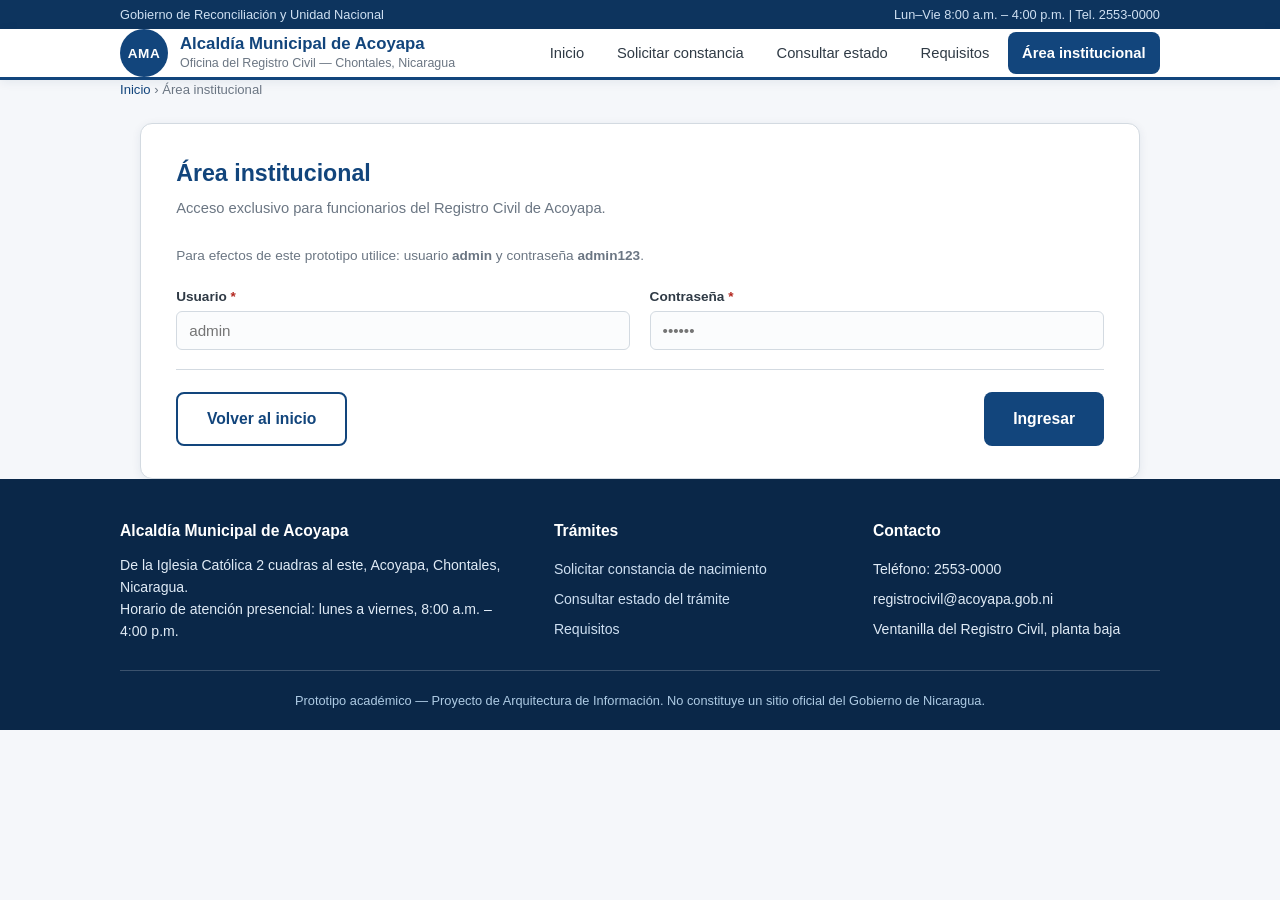
==== admin.html @ fcf1b992 "feat: implement prototype with admin panel, local storage and UI improvements" ====
<!DOCTYPE html>
<html lang="es">
<head>
  <meta charset="UTF-8">
  <meta name="viewport" content="width=device-width, initial-scale=1.0">
  <title>Área institucional — Alcaldía Municipal de Acoyapa</title>
  <meta name="description" content="Panel administrativo para funcionarios del Registro Civil de Acoyapa. Gestión de solicitudes de constancia de nacimiento.">
  <link rel="stylesheet" href="css/style.css">
</head>
<body>

  <div class="topbar">
    <div class="contenedor">
      <span>Gobierno de Reconciliación y Unidad Nacional</span>
      <span>Lun–Vie 8:00 a.m. – 4:00 p.m. | Tel. 2553-0000</span>
    </div>
  </div>

  <header>
    <div class="contenedor header-interno">
      <a class="marca" href="index.html">
        <div class="escudo">AMA</div>
        <div>
          <h1>Alcaldía Municipal de Acoyapa</h1>
          <span>Oficina del Registro Civil — Chontales, Nicaragua</span>
        </div>
      </a>
      <button class="boton-menu" id="botonMenu" aria-label="Abrir menú" aria-expanded="false">☰</button>
      <nav class="principal" id="navPrincipal" aria-label="Navegación principal">
        <ul>
          <li><a href="index.html">Inicio</a></li>
          <li><a href="solicitud.html">Solicitar constancia</a></li>
          <li><a href="consulta.html">Consultar estado</a></li>
          <li><a href="requisitos.html">Requisitos</a></li>
          <li class="institucional"><a href="admin.html" class="activo">Área institucional</a></li>
        </ul>
      </nav>
    </div>
  </header>

  <main class="contenedor">

    <nav class="migas" aria-label="Migas de pan">
      <a href="index.html">Inicio</a> &rsaquo; Área institucional
    </nav>

    <div class="panel-form panel-admin">

      <!-- Login -->
      <section id="seccionLogin">
        <h2>Área institucional</h2>
        <p class="sub">Acceso exclusivo para funcionarios del Registro Civil de Acoyapa.</p>
        <p class="login-inst">Para efectos de este prototipo utilice: usuario <strong>admin</strong> y contraseña <strong>admin123</strong>.</p>

        <form id="formLogin" novalidate>
          <div class="grupo-campos">
            <div class="campo">
              <label for="usuarioAdmin">Usuario <span class="req">*</span></label>
              <input type="text" id="usuarioAdmin" data-validar="admin-usuario" required
                     placeholder="admin" autocomplete="username">
              <span class="mensaje-error"></span>
            </div>
            <div class="campo">
              <label for="claveAdmin">Contraseña <span class="req">*</span></label>
              <input type="password" id="claveAdmin" data-validar="admin-clave" required
                     placeholder="••••••" autocomplete="current-password">
              <span class="mensaje-error"></span>
            </div>
          </div>
          <div class="acciones-form" style="margin-top:1.2rem">
            <a class="btn btn-contorno" href="index.html">Volver al inicio</a>
            <button type="submit" class="btn btn-primario">Ingresar</button>
          </div>
        </form>
      </section>

      <!-- Dashboard -->
      <section id="seccionDashboard" style="display:none">
        <div style="display:flex;justify-content:space-between;align-items:center;flex-wrap:wrap;gap:1rem;margin-bottom:1.2rem">
          <h2>Panel de gestión de trámites</h2>
          <button type="button" class="btn btn-peligro" id="btnLogout">Cerrar sesión</button>
        </div>

        <div class="resumen-stats" id="resumenStats">
          <!-- Se llena con JavaScript -->
        </div>

        <div class="tabla-contenedor">
          <table class="tabla-solicitudes" id="tablaSolicitudes">
            <thead>
              <tr>
                <th>Expediente</th>
                <th>Registrado</th>
                <th>Solicitante</th>
                <th>Cédula</th>
                <th>Fecha</th>
                <th>Estado</th>
                <th>Modalidad</th>
                <th>Acción</th>
              </tr>
            </thead>
            <tbody id="cuerpoTablaSolicitudes">
              <!-- Se llena con JavaScript -->
            </tbody>
          </table>
          <div class="mensaje-vacio" id="mensajeVacio" style="display:none">
            No hay solicitudes registradas en el sistema.
          </div>
        </div>
      </section>

    </div>

  </main>

  <footer>
    <div class="contenedor">
      <div class="footer-grid">
        <div>
          <h5>Alcaldía Municipal de Acoyapa</h5>
          <p>De la Iglesia Católica 2 cuadras al este, Acoyapa, Chontales, Nicaragua.</p>
          <p>Horario de atención presencial: lunes a viernes, 8:00 a.m. – 4:00 p.m.</p>
        </div>
        <div>
          <h5>Trámites</h5>
          <ul>
            <li><a href="solicitud.html">Solicitar constancia de nacimiento</a></li>
            <li><a href="consulta.html">Consultar estado del trámite</a></li>
            <li><a href="requisitos.html">Requisitos</a></li>
          </ul>
        </div>
        <div>
          <h5>Contacto</h5>
          <ul>
            <li>Teléfono: 2553-0000</li>
            <li>registrocivil@acoyapa.gob.ni</li>
            <li>Ventanilla del Registro Civil, planta baja</li>
          </ul>
        </div>
      </div>
      <p class="footer-legal">Prototipo académico — Proyecto de Arquitectura de Información.
        No constituye un sitio oficial del Gobierno de Nicaragua.</p>
    </div>
  </footer>

  <script src="js/validaciones.js"></script>
  <script src="js/main.js"></script>
</body>
</html>
---- css/style.css ----
/* ============================================================
   Alcaldía Municipal de Acoyapa — Constancia de Nacimiento en Línea
   Hoja de estilos principal — diseño sobrio, institucional y responsive
   ============================================================ */

:root {
  --azul: #12457c;          /* azul institucional */
  --azul-oscuro: #0d345e;
  --azul-claro: #e8f0f8;
  --gris-texto: #2f3a45;
  --gris-suave: #6b7683;
  --gris-borde: #d3dae1;
  --fondo: #f5f7fa;
  --blanco: #ffffff;
  --error: #b3261e;
  --ok: #1e7d34;
  --dorado: #f0b429;
  --dorado-oscuro: #c68a0d;
  --radio: 8px;
  --sombra: 0 2px 10px rgba(13, 52, 94, 0.08);
  --sombra-fuerte: 0 4px 18px rgba(13, 52, 94, 0.14);
}

* { box-sizing: border-box; margin: 0; padding: 0; }

html { font-size: 16px; }

body {
  font-family: "Segoe UI", "Helvetica Neue", Arial, sans-serif;
  color: var(--gris-texto);
  background: var(--fondo);
  line-height: 1.55;
}

/* ---------- Encabezado institucional ---------- */
.topbar {
  background: var(--azul-oscuro);
  color: #cfe0f2;
  font-size: 0.8rem;
  padding: 0.3rem 0;
}
.topbar .contenedor {
  display: flex;
  justify-content: space-between;
  gap: 1rem;
  flex-wrap: wrap;
}

header {
  background: var(--blanco);
  border-bottom: 3px solid var(--azul);
  position: sticky;
  top: 0;
  z-index: 100;
  box-shadow: var(--sombra);
}
.header-interno {
  display: flex;
  align-items: center;
  justify-content: space-between;
  gap: 1rem;
  padding: 0.75rem 0;
}
.marca {
  display: flex;
  align-items: center;
  gap: 0.75rem;
  text-decoration: none;
  color: var(--gris-texto);
}
.escudo {
  width: 48px;
  height: 48px;
  border-radius: 50%;
  background: var(--azul);
  color: #fff;
  display: flex;
  align-items: center;
  justify-content: center;
  font-weight: 700;
  font-size: 0.85rem;
  flex-shrink: 0;
  letter-spacing: 0.5px;
}
.marca h1 {
  font-size: 1.05rem;
  color: var(--azul);
  line-height: 1.2;
}
.marca span {
  display: block;
  font-size: 0.78rem;
  color: var(--gris-suave);
  font-weight: 400;
}

/* ---------- Navegación ---------- */
nav.principal ul {
  list-style: none;
  display: flex;
  gap: 0.25rem;
}
nav.principal a {
  display: block;
  padding: 0.6rem 0.9rem;
  text-decoration: none;
  color: var(--gris-texto);
  font-size: 0.92rem;
  border-radius: var(--radio);
  transition: background 0.15s ease;
}
nav.principal a:hover { background: var(--azul-claro); color: var(--azul); }
nav.principal a.activo {
  background: var(--azul);
  color: #fff;
  font-weight: 600;
}
.boton-menu {
  display: none;
  background: none;
  border: 2px solid var(--azul);
  color: var(--azul);
  border-radius: var(--radio);
  padding: 0.35rem 0.7rem;
  font-size: 1.1rem;
  cursor: pointer;
}

/* ---------- Estructura general ---------- */
.contenedor {
  max-width: 1080px;
  margin: 0 auto;
  padding: 0 1.25rem;
}
main { padding: 2.2rem 0 3rem; }

/* ---------- Portada ---------- */
.hero {
  background: linear-gradient(160deg, var(--azul-oscuro) 0%, var(--azul) 70%, #2a5f9e 100%);
  color: #fff;
  border-radius: 14px;
  padding: 3.5rem 2.5rem;
  display: grid;
  grid-template-columns: 1.5fr 1fr;
  gap: 2.5rem;
  align-items: center;
  box-shadow: var(--sombra-fuerte);
}
.hero h2 {
  font-size: 2.55rem;
  line-height: 1.15;
  margin-bottom: 1rem;
  font-weight: 700;
}
.hero p {
  color: #d7e5f4;
  margin-bottom: 1.8rem;
  max-width: 52ch;
  font-size: 1.05rem;
  line-height: 1.65;
}
.hero-ilustracion {
  background: rgba(255, 255, 255, 0.1);
  border: 1px solid rgba(255, 255, 255, 0.25);
  border-radius: 12px;
  padding: 1.8rem;
  font-size: 0.95rem;
  backdrop-filter: blur(4px);
}
.hero-ilustracion ul { list-style: none; }
.hero-ilustracion li {
  padding: 0.65rem 0 0.65rem 1.8rem;
  position: relative;
  border-bottom: 1px dashed rgba(255, 255, 255, 0.25);
}
.hero-ilustracion li:last-child { border-bottom: none; }
.hero-ilustracion li::before {
  content: "";
  position: absolute;
  left: 0.2rem;
  top: 0.8rem;
  width: 18px;
  height: 18px;
  background: url("data:image/svg+xml,%3Csvg xmlns='http://www.w3.org/2000/svg' viewBox='0 0 24 24' fill='none' stroke='%239fd0a9' stroke-width='3'%3E%3Cpath d='M5 12l5 5L20 7'/%3E%3C/svg%3E") no-repeat center;
  background-size: contain;
}
.hero-ctas { display: flex; gap: 0.75rem; flex-wrap: wrap; }

/* ---------- Botones ---------- */
.btn {
  display: inline-block;
  padding: 0.8rem 1.8rem;
  border-radius: var(--radio);
  text-decoration: none;
  font-weight: 600;
  font-size: 0.98rem;
  border: none;
  cursor: pointer;
  transition: filter 0.15s ease, transform 0.1s ease, background 0.15s ease, color 0.15s ease;
}
.btn:hover { filter: brightness(1.06); }
.btn:active { transform: translateY(1px); }
.btn-primario { background: var(--azul); color: #fff; }
.btn-acento { background: #f0b429; color: #2f2500; }
.btn-acento:hover { background: #f5c24d; }
.btn-contorno {
  background: transparent;
  color: var(--azul);
  border: 2px solid var(--azul);
}
.btn-contorno:hover { background: var(--azul-claro); }
.btn-peligro { background: var(--error); color: #fff; }
.btn-peligro:hover { background: #c92a1f; }

/* ---------- Secciones de la portada ---------- */
.seccion { margin-top: 3rem; }
.seccion h3 {
  color: var(--azul);
  font-size: 1.35rem;
  margin-bottom: 0.4rem;
}
.seccion > p { color: var(--gris-suave); max-width: 65ch; margin-bottom: 1.4rem; }

.tarjetas {
  display: grid;
  grid-template-columns: repeat(3, 1fr);
  gap: 1.2rem;
}
.tarjeta {
  background: var(--blanco);
  border: 1px solid var(--gris-borde);
  border-top: 4px solid var(--azul);
  border-radius: var(--radio);
  padding: 1.4rem;
  box-shadow: var(--sombra);
  display: block;
  text-decoration: none;
  color: inherit;
  transition: transform 0.15s ease, box-shadow 0.15s ease, border-color 0.15s ease;
}
.tarjeta:hover {
  transform: translateY(-3px);
  box-shadow: var(--sombra-fuerte);
  border-color: #b8c8d8;
}
.tarjeta h4 { color: var(--azul); margin-bottom: 0.5rem; font-size: 1.02rem; }
.tarjeta p { font-size: 0.9rem; color: var(--gris-suave); }
.tarjeta .icono {
  width: 40px;
  height: 40px;
  margin-bottom: 0.85rem;
  color: var(--azul);
}
.tarjeta .numero {
  display: inline-block;
  width: 30px; height: 30px;
  line-height: 30px;
  text-align: center;
  background: var(--azul-claro);
  color: var(--azul);
  border-radius: 50%;
  font-weight: 700;
  margin-bottom: 0.6rem;
  font-size: 0.85rem;
}

.pasos { counter-reset: paso; }
.paso {
  background: var(--blanco);
  border: 1px solid var(--gris-borde);
  border-radius: var(--radio);
  padding: 1rem 1.2rem 1rem 3.4rem;
  position: relative;
  margin-bottom: 0.8rem;
}
.paso::before {
  counter-increment: paso;
  content: counter(paso);
  position: absolute;
  left: 1rem; top: 50%;
  transform: translateY(-50%);
  width: 32px; height: 32px;
  line-height: 32px;
  text-align: center;
  background: var(--azul);
  color: #fff;
  border-radius: 50%;
  font-weight: 700;
}
.paso strong { color: var(--azul); }

.requisitos-lista {
  background: var(--blanco);
  border: 1px solid var(--gris-borde);
  border-radius: var(--radio);
  padding: 1.2rem 1.4rem;
}
.requisitos-lista li { margin-left: 1.2rem; padding: 0.3rem 0; }

/* ---------- Formularios ---------- */
.panel-form {
  background: var(--blanco);
  border: 1px solid var(--gris-borde);
  border-radius: 12px;
  box-shadow: var(--sombra);
  padding: 2rem 2.2rem;
  max-width: 760px;
  margin: 0 auto;
}
.panel-form h2 {
  color: var(--azul);
  font-size: 1.45rem;
  margin-bottom: 0.3rem;
}
.panel-form .sub {
  color: var(--gris-suave);
  font-size: 0.92rem;
  margin-bottom: 1.6rem;
}

/* Indicador de pasos del asistente */
.indicador-pasos {
  display: flex;
  justify-content: space-between;
  margin-bottom: 1.8rem;
  position: relative;
}
.indicador-pasos::before {
  content: "";
  position: absolute;
  top: 17px; left: 8%; right: 8%;
  height: 2px;
  background: var(--gris-borde);
  z-index: 0;
}
.paso-ind {
  text-align: center;
  position: relative;
  z-index: 1;
  flex: 1;
  font-size: 0.78rem;
  color: var(--gris-suave);
}
.paso-ind .punto {
  width: 34px; height: 34px;
  margin: 0 auto 0.35rem;
  line-height: 34px;
  border-radius: 50%;
  background: var(--blanco);
  border: 2px solid var(--gris-borde);
  color: var(--gris-suave);
  font-weight: 700;
}
.paso-ind.activo .punto {
  background: var(--azul);
  border-color: var(--azul);
  color: #fff;
}
.paso-ind.completo .punto {
  background: var(--ok);
  border-color: var(--ok);
  color: #fff;
}
.paso-ind.activo { color: var(--azul); font-weight: 600; }

fieldset {
  border: none;
  margin-bottom: 1.2rem;
}
legend {
  font-weight: 700;
  color: var(--azul);
  font-size: 1rem;
  margin-bottom: 0.8rem;
  padding-bottom: 0.4rem;
  border-bottom: 2px solid var(--azul-claro);
  width: 100%;
}
.grupo-campos {
  display: grid;
  grid-template-columns: 1fr 1fr;
  gap: 1rem 1.2rem;
}
.campo { display: flex; flex-direction: column; }
.campo.completo { grid-column: 1 / -1; }
.campo label {
  font-size: 0.85rem;
  font-weight: 600;
  margin-bottom: 0.3rem;
}
.campo label .req { color: var(--error); }
.campo input,
.campo select,
.campo textarea {
  padding: 0.6rem 0.75rem;
  border: 1.5px solid var(--gris-borde);
  border-radius: 6px;
  font-size: 0.95rem;
  font-family: inherit;
  background: #fbfcfd;
  transition: border-color 0.15s ease;
}
.campo input:focus,
.campo select:focus,
.campo textarea:focus {
  outline: none;
  border-color: var(--azul);
  background: #fff;
  box-shadow: 0 0 0 3px rgba(18, 69, 124, 0.12);
}
.campo .ayuda {
  font-size: 0.76rem;
  color: var(--gris-suave);
  margin-top: 0.25rem;
}
.campo .mensaje-error {
  display: none;
  font-size: 0.78rem;
  color: var(--error);
  margin-top: 0.25rem;
}
.campo.invalido input,
.campo.invalido select,
.campo.invalido textarea { border-color: var(--error); }
.campo.invalido .mensaje-error { display: block; }
.campo.valido input,
.campo.valido select { border-color: var(--ok); }

.grupo-radio {
  display: flex;
  gap: 1.4rem;
  flex-wrap: wrap;
  margin-top: 0.3rem;
}
.grupo-radio label {
  display: flex;
  align-items: center;
  gap: 0.4rem;
  font-weight: 400;
  font-size: 0.92rem;
  cursor: pointer;
}

.acciones-form {
  display: flex;
  justify-content: space-between;
  gap: 1rem;
  margin-top: 1.6rem;
  padding-top: 1.4rem;
  border-top: 1px solid var(--gris-borde);
}

.paso-form { display: none; }
.paso-form.visible { display: block; }

/* Resumen de confirmación */
.resumen {
  background: var(--azul-claro);
  border: 1px solid #c3d6ea;
  border-radius: var(--radio);
  padding: 1.2rem 1.4rem;
  margin-bottom: 1.4rem;
}
.resumen dl {
  display: grid;
  grid-template-columns: 1fr 1fr;
  gap: 0.5rem 1.5rem;
}
.resumen dt { font-size: 0.78rem; color: var(--gris-suave); }
.resumen dd { font-weight: 600; font-size: 0.92rem; }

.aviso-exito {
  background: #e9f6ec;
  border: 1px solid #bfe0c7;
  border-left: 5px solid var(--ok);
  border-radius: var(--radio);
  padding: 1.4rem 1.6rem;
  text-align: center;
}
.aviso-exito h3 { color: var(--ok); margin-bottom: 0.4rem; }
.aviso-exito .expediente {
  font-size: 1.3rem;
  font-weight: 700;
  color: var(--azul);
  letter-spacing: 1px;
  margin: 0.6rem 0;
}

/* Resultado de consulta */
.resultado-consulta { margin-top: 1.6rem; display: none; }
.linea-tiempo { list-style: none; margin-top: 1rem; }
.linea-tiempo li {
  position: relative;
  padding: 0 0 1.2rem 1.8rem;
  border-left: 2px solid var(--gris-borde);
  margin-left: 0.5rem;
}
.linea-tiempo li::before {
  content: "";
  position: absolute;
  left: -8px; top: 2px;
  width: 14px; height: 14px;
  border-radius: 50%;
  background: var(--gris-borde);
}
.linea-tiempo li.hecho::before { background: var(--ok); }
.linea-tiempo li.actual::before { background: var(--azul); box-shadow: 0 0 0 4px var(--azul-claro); }
.linea-tiempo li strong { color: var(--azul); }
.linea-tiempo li span { display: block; font-size: 0.82rem; color: var(--gris-suave); }

/* ---------- Panel administrativo ---------- */
.panel-admin { max-width: 1000px; }
.panel-admin .resumen-stats {
  display: grid;
  grid-template-columns: repeat(auto-fit, minmax(150px, 1fr));
  gap: 1rem;
  margin-bottom: 1.5rem;
}
.stat {
  background: var(--azul-claro);
  border: 1px solid #c3d6ea;
  border-radius: var(--radio);
  padding: 1rem;
  text-align: center;
}
.stat .valor {
  display: block;
  font-size: 1.8rem;
  font-weight: 700;
  color: var(--azul);
  line-height: 1;
  margin-bottom: 0.3rem;
}
.stat .etiqueta { font-size: 0.8rem; color: var(--gris-suave); }

.login-inst {
  font-size: 0.85rem;
  color: var(--gris-suave);
  margin-bottom: 1.2rem;
}

/* Tabla de solicitudes */
.tabla-contenedor {
  overflow-x: auto;
  border: 1px solid var(--gris-borde);
  border-radius: var(--radio);
  background: var(--blanco);
}
.tabla-solicitudes {
  width: 100%;
  border-collapse: collapse;
  font-size: 0.88rem;
  min-width: 760px;
}
.tabla-solicitudes th,
.tabla-solicitudes td {
  padding: 0.85rem 0.75rem;
  text-align: left;
  border-bottom: 1px solid var(--gris-borde);
}
.tabla-solicitudes th {
  background: var(--azul-claro);
  color: var(--azul);
  font-weight: 700;
  white-space: nowrap;
}
.tabla-solicitudes tr:last-child td { border-bottom: none; }
.tabla-solicitudes tr:hover { background: #f7fafc; }
.tabla-solicitudes td.acciones { white-space: nowrap; }

.estado-badge {
  display: inline-block;
  padding: 0.25rem 0.65rem;
  border-radius: 20px;
  font-size: 0.75rem;
  font-weight: 700;
  text-transform: uppercase;
  letter-spacing: 0.3px;
  border: 1px solid transparent;
}
.estado-Recibida { background: #fff3cd; color: #6b5100; border-color: #f0dca0; }
.estado-En-revision { background: #cfe2ff; color: #0d3b7a; border-color: #a9c8f5; }
.estado-Lista-para-entrega { background: #d1e7dd; color: #0f5132; border-color: #a7d3be; }
.estado-Entregada { background: #e2e3e5; color: #41464b; border-color: #c4c8cb; }

.select-estado {
  padding: 0.45rem 0.7rem;
  border: 1.5px solid var(--gris-borde);
  border-radius: 6px;
  font-family: inherit;
  font-size: 0.85rem;
  background: #fff;
  cursor: pointer;
}

.mensaje-vacio {
  text-align: center;
  padding: 2rem;
  color: var(--gris-suave);
}

/* Mejoras de aviso de éxito */
.aviso-exito .icono-exito {
  width: 56px;
  height: 56px;
  margin: 0 auto 1rem;
  color: var(--ok);
}

/* ---------- Migas de pan ---------- */
.migas {
  font-size: 0.82rem;
  color: var(--gris-suave);
  margin-bottom: 1.4rem;
}
.migas a { color: var(--azul); text-decoration: none; }
.migas a:hover { text-decoration: underline; }

/* ---------- Pie de página ---------- */
footer {
  background: #0a2748;
  color: #e0ebf6;
  padding: 2.5rem 0 1.2rem;
  font-size: 0.88rem;
}
.footer-grid {
  display: grid;
  grid-template-columns: 1.4fr 1fr 1fr;
  gap: 2rem;
  margin-bottom: 1.6rem;
}
footer h5 { color: #fff; margin-bottom: 0.75rem; font-size: 0.98rem; }
footer ul { list-style: none; }
footer ul li { padding: 0.25rem 0; }
footer a { color: #cfe0f2; text-decoration: none; }
footer a:hover { color: #fff; text-decoration: underline; }
.footer-legal {
  border-top: 1px solid rgba(255, 255, 255, 0.2);
  padding-top: 1.2rem;
  text-align: center;
  font-size: 0.8rem;
  color: #aecbe4;
}

/* ============================================================
   DISEÑO RESPONSIVE
   ============================================================ */

/* Tablet */
@media (max-width: 900px) {
  .hero { grid-template-columns: 1fr; padding: 2.2rem 1.8rem; }
  .hero h2 { font-size: 1.65rem; }
  .tarjetas { grid-template-columns: 1fr 1fr; }
  .footer-grid { grid-template-columns: 1fr 1fr; }
}

/* Móvil */
@media (max-width: 640px) {
  .boton-menu { display: block; }
  nav.principal {
    display: none;
    position: absolute;
    top: 100%; left: 0; right: 0;
    background: var(--blanco);
    border-bottom: 3px solid var(--azul);
    box-shadow: var(--sombra);
  }
  nav.principal.abierto { display: block; }
  nav.principal ul { flex-direction: column; padding: 0.6rem; }
  nav.principal a { padding: 0.9rem 1rem; }
  nav.principal .institucional { border-top: 1px solid var(--gris-borde); margin-top: 0.3rem; }
  nav.principal .institucional a { color: var(--gris-suave); font-size: 0.85rem; }

  .hero { padding: 2rem 1.3rem; }
  .hero h2 { font-size: 1.75rem; }
  .hero-ctas { flex-direction: column; }
  .hero-ctas .btn { width: 100%; text-align: center; }
  .tarjetas { grid-template-columns: 1fr; }
  .grupo-campos { grid-template-columns: 1fr; }
  .resumen dl { grid-template-columns: 1fr; }
  .footer-grid { grid-template-columns: 1fr; }
  .panel-form { padding: 1.4rem 1.2rem; }
  .acciones-form { flex-direction: column-reverse; }
  .acciones-form .btn { text-align: center; }
  .topbar .contenedor {
    flex-direction: column;
    align-items: center;
    gap: 0.15rem;
    text-align: center;
    font-size: 0.75rem;
  }
  .topbar span:first-child { font-weight: 700; }
  .header-interno { padding: 0.6rem 0; }
  .marca h1 { font-size: 0.95rem; }
  .marca span { font-size: 0.72rem; }
  .escudo { width: 42px; height: 42px; font-size: 0.75rem; }
  .panel-admin .resumen-stats { grid-template-columns: 1fr 1fr; }
  .tabla-solicitudes { font-size: 0.82rem; }
  .tabla-contenedor { border-radius: 0; margin: 0 -1.2rem; border-left: none; border-right: none; }
  .seccion { margin-top: 2.4rem; }
  .indicador-pasos { gap: 0.25rem; }
  .paso-ind .punto { width: 28px; height: 28px; line-height: 28px; font-size: 0.85rem; }
  .paso-ind { font-size: 0.7rem; }
}
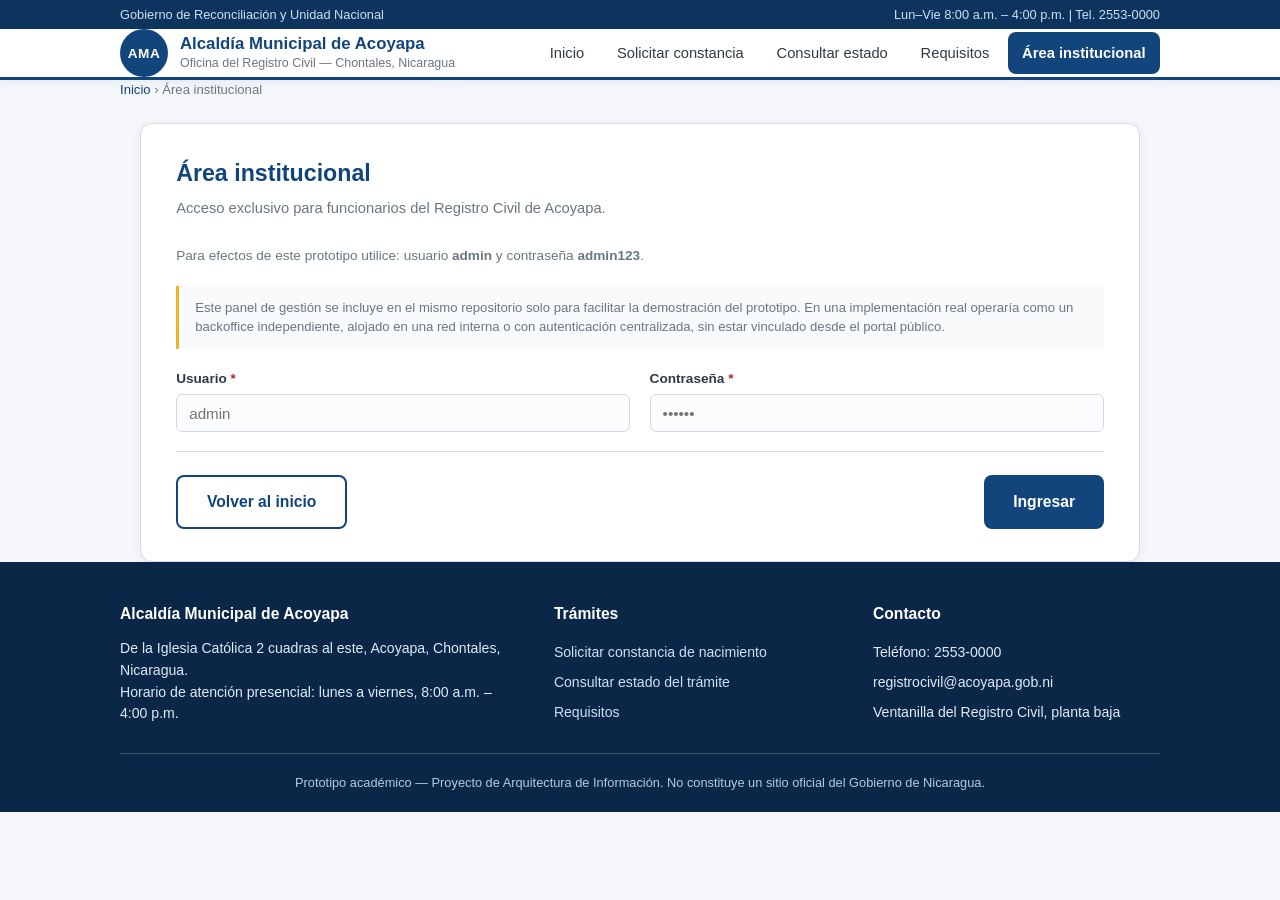
==== commit c5b2c651: "fix: remove admin link from public navigation and clarify backoffice separation" ====
--- a/admin.html
+++ b/admin.html
@@ -51,6 +51,7 @@
         <h2>Área institucional</h2>
         <p class="sub">Acceso exclusivo para funcionarios del Registro Civil de Acoyapa.</p>
         <p class="login-inst">Para efectos de este prototipo utilice: usuario <strong>admin</strong> y contraseña <strong>admin123</strong>.</p>
+        <p class="nota-prototipo">Este panel de gestión se incluye en el mismo repositorio solo para facilitar la demostración del prototipo. En una implementación real operaría como un backoffice independiente, alojado en una red interna o con autenticación centralizada, sin estar vinculado desde el portal público.</p>
 
         <form id="formLogin" novalidate>
           <div class="grupo-campos">
--- a/css/style.css
+++ b/css/style.css
@@ -537,6 +537,16 @@
   font-size: 0.85rem;
   color: var(--gris-suave);
   margin-bottom: 1.2rem;
+}
+
+.nota-prototipo {
+  font-size: 0.82rem;
+  color: var(--gris-suave);
+  background: #f8fafc;
+  border-left: 3px solid var(--dorado);
+  padding: 0.75rem 1rem;
+  margin-bottom: 1.2rem;
+  line-height: 1.5;
 }
 
 /* Tabla de solicitudes */
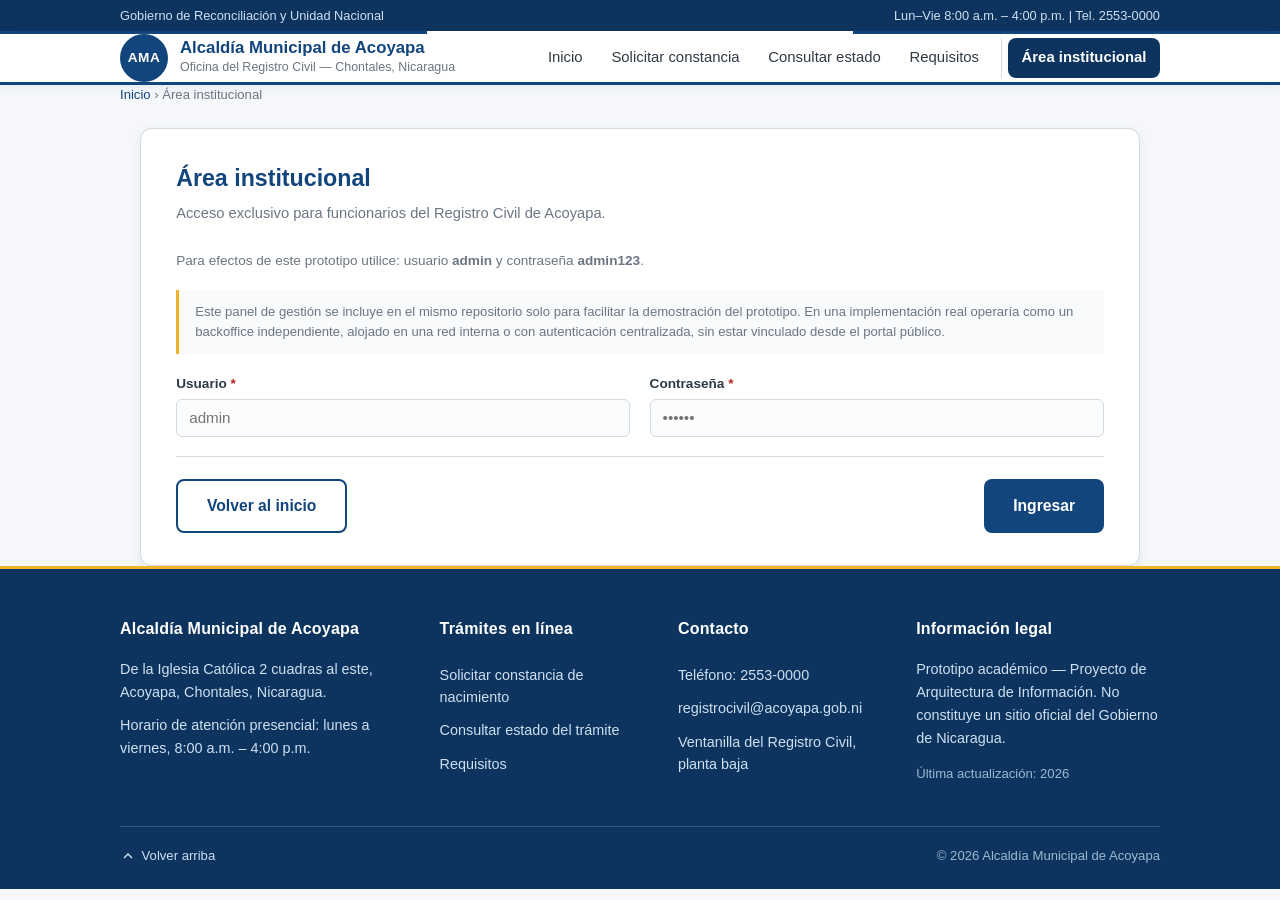
==== commit bf11a608: "feat(ui): profesionaliza menu, footer y espaciado visual" ====
--- a/admin.html
+++ b/admin.html
@@ -25,7 +25,13 @@
           <span>Oficina del Registro Civil — Chontales, Nicaragua</span>
         </div>
       </a>
-      <button class="boton-menu" id="botonMenu" aria-label="Abrir menú" aria-expanded="false">☰</button>
+      <button class="boton-menu" id="botonMenu" aria-label="Abrir menú" aria-expanded="false" aria-controls="navPrincipal">
+        <svg class="icono-menu" viewBox="0 0 24 24" fill="none" stroke="currentColor" stroke-width="2" stroke-linecap="round" aria-hidden="true">
+          <line x1="4" y1="6" x2="20" y2="6"/>
+          <line x1="4" y1="12" x2="20" y2="12"/>
+          <line x1="4" y1="18" x2="20" y2="18"/>
+        </svg>
+      </button>
       <nav class="principal" id="navPrincipal" aria-label="Navegación principal">
         <ul>
           <li><a href="index.html">Inicio</a></li>
@@ -117,30 +123,42 @@
   <footer>
     <div class="contenedor">
       <div class="footer-grid">
-        <div>
+        <div class="footer-col footer-institucion">
           <h5>Alcaldía Municipal de Acoyapa</h5>
-          <p>De la Iglesia Católica 2 cuadras al este, Acoyapa, Chontales, Nicaragua.</p>
-          <p>Horario de atención presencial: lunes a viernes, 8:00 a.m. – 4:00 p.m.</p>
+          <p class="footer-direccion">De la Iglesia Católica 2 cuadras al este, Acoyapa, Chontales, Nicaragua.</p>
+          <p class="footer-horario">Horario de atención presencial: lunes a viernes, 8:00 a.m. – 4:00 p.m.</p>
         </div>
-        <div>
-          <h5>Trámites</h5>
+        <div class="footer-col">
+          <h5>Trámites en línea</h5>
           <ul>
             <li><a href="solicitud.html">Solicitar constancia de nacimiento</a></li>
             <li><a href="consulta.html">Consultar estado del trámite</a></li>
             <li><a href="requisitos.html">Requisitos</a></li>
           </ul>
         </div>
-        <div>
+        <div class="footer-col">
           <h5>Contacto</h5>
           <ul>
-            <li>Teléfono: 2553-0000</li>
-            <li>registrocivil@acoyapa.gob.ni</li>
+            <li><a href="tel:2553-0000">Teléfono: 2553-0000</a></li>
+            <li><a href="mailto:registrocivil@acoyapa.gob.ni">registrocivil@acoyapa.gob.ni</a></li>
             <li>Ventanilla del Registro Civil, planta baja</li>
           </ul>
         </div>
+        <div class="footer-col footer-legal-col">
+          <h5>Información legal</h5>
+          <p>Prototipo académico — Proyecto de Arquitectura de Información. No constituye un sitio oficial del Gobierno de Nicaragua.</p>
+          <p class="footer-actualizacion">Última actualización: 2026</p>
+        </div>
       </div>
-      <p class="footer-legal">Prototipo académico — Proyecto de Arquitectura de Información.
-        No constituye un sitio oficial del Gobierno de Nicaragua.</p>
+      <div class="footer-bottom">
+        <a href="#" class="volver-arriba" id="volverArriba">
+          <svg viewBox="0 0 24 24" fill="none" stroke="currentColor" stroke-width="2" aria-hidden="true">
+            <polyline points="18 15 12 9 6 15"></polyline>
+          </svg>
+          Volver arriba
+        </a>
+        <span class="footer-copy">© 2026 Alcaldía Municipal de Acoyapa</span>
+      </div>
     </div>
   </footer>
 
--- a/css/style.css
+++ b/css/style.css
@@ -37,7 +37,7 @@
   background: var(--azul-oscuro);
   color: #cfe0f2;
   font-size: 0.8rem;
-  padding: 0.3rem 0;
+  padding: 0.35rem 0;
 }
 .topbar .contenedor {
   display: flex;
@@ -54,12 +54,20 @@
   z-index: 100;
   box-shadow: var(--sombra);
 }
+/* Franja de acento con los colores de la bandera de Nicaragua */
+header::before {
+  content: "";
+  display: block;
+  height: 3px;
+  background: linear-gradient(90deg, var(--azul) 0%, var(--azul) 33.33%, var(--blanco) 33.33%, var(--blanco) 66.66%, var(--azul) 66.66%, var(--azul) 100%);
+}
 .header-interno {
   display: flex;
   align-items: center;
   justify-content: space-between;
   gap: 1rem;
   padding: 0.75rem 0;
+  flex-wrap: nowrap;
 }
 .marca {
   display: flex;
@@ -98,32 +106,99 @@
 nav.principal ul {
   list-style: none;
   display: flex;
-  gap: 0.25rem;
+  gap: 0.1rem;
+  align-items: center;
 }
 nav.principal a {
-  display: block;
-  padding: 0.6rem 0.9rem;
+  display: inline-flex;
+  align-items: center;
+  gap: 0.45rem;
+  padding: 0.55rem 0.85rem;
   text-decoration: none;
   color: var(--gris-texto);
-  font-size: 0.92rem;
-  border-radius: var(--radio);
-  transition: background 0.15s ease;
-}
-nav.principal a:hover { background: var(--azul-claro); color: var(--azul); }
+  font-size: 0.93rem;
+  font-weight: 500;
+  border-radius: var(--radio);
+  transition: background 0.15s ease, color 0.15s ease, box-shadow 0.15s ease;
+  position: relative;
+  white-space: nowrap;
+}
+nav.principal a::after {
+  content: "";
+  position: absolute;
+  bottom: 0.35rem;
+  left: 50%;
+  width: 0;
+  height: 2px;
+  background: var(--azul);
+  transition: width 0.2s ease, left 0.2s ease;
+}
+nav.principal a:hover {
+  background: var(--azul-claro);
+  color: var(--azul);
+}
+nav.principal a:hover::after,
+nav.principal a:focus-visible::after {
+  width: calc(100% - 1.9rem);
+  left: 0.95rem;
+}
+nav.principal a:focus-visible {
+  outline: 2px solid var(--azul);
+  outline-offset: 2px;
+  background: var(--azul-claro);
+}
 nav.principal a.activo {
   background: var(--azul);
   color: #fff;
   font-weight: 600;
 }
+nav.principal a.activo::after {
+  display: none;
+}
+nav.principal .institucional {
+  margin-left: 0.4rem;
+  padding-left: 0.4rem;
+  border-left: 1px solid var(--gris-borde);
+}
+nav.principal .institucional a {
+  color: var(--azul);
+  background: rgba(18, 69, 124, 0.06);
+}
+nav.principal .institucional a:hover,
+nav.principal .institucional a:focus-visible {
+  background: var(--azul-claro);
+}
+nav.principal .institucional a.activo {
+  background: var(--azul-oscuro);
+  color: #fff;
+}
+
 .boton-menu {
   display: none;
-  background: none;
+  background: transparent;
   border: 2px solid var(--azul);
   color: var(--azul);
   border-radius: var(--radio);
-  padding: 0.35rem 0.7rem;
-  font-size: 1.1rem;
+  width: 44px;
+  height: 44px;
+  padding: 0;
   cursor: pointer;
+  align-items: center;
+  justify-content: center;
+  transition: background 0.15s ease, color 0.15s ease;
+}
+.boton-menu:hover,
+.boton-menu:focus-visible {
+  background: var(--azul);
+  color: #fff;
+}
+.boton-menu:focus-visible {
+  outline: 2px solid var(--azul);
+  outline-offset: 2px;
+}
+.icono-menu {
+  width: 22px;
+  height: 22px;
 }
 
 /* ---------- Estructura general ---------- */
@@ -132,7 +207,7 @@
   margin: 0 auto;
   padding: 0 1.25rem;
 }
-main { padding: 2.2rem 0 3rem; }
+main { padding: 3.2rem 0 3rem; }
 
 /* ---------- Portada ---------- */
 .hero {
@@ -145,6 +220,7 @@
   gap: 2.5rem;
   align-items: center;
   box-shadow: var(--sombra-fuerte);
+  margin-top: 0.75rem;
 }
 .hero h2 {
   font-size: 2.55rem;
@@ -305,7 +381,7 @@
   box-shadow: var(--sombra);
   padding: 2rem 2.2rem;
   max-width: 760px;
-  margin: 0 auto;
+  margin: 0.75rem auto 0;
 }
 .panel-form h2 {
   color: var(--azul);
@@ -509,7 +585,7 @@
 .linea-tiempo li span { display: block; font-size: 0.82rem; color: var(--gris-suave); }
 
 /* ---------- Panel administrativo ---------- */
-.panel-admin { max-width: 1000px; }
+.panel-admin { max-width: 1000px; margin: 0.75rem auto 0; }
 .panel-admin .resumen-stats {
   display: grid;
   grid-template-columns: repeat(auto-fit, minmax(150px, 1fr));
@@ -628,28 +704,82 @@
 
 /* ---------- Pie de página ---------- */
 footer {
-  background: #0a2748;
-  color: #e0ebf6;
-  padding: 2.5rem 0 1.2rem;
-  font-size: 0.88rem;
+  background: var(--azul-oscuro);
+  color: #cfe0f2;
+  padding: 3rem 0 1.4rem;
+  font-size: 0.9rem;
+  border-top: 3px solid var(--dorado);
 }
 .footer-grid {
   display: grid;
-  grid-template-columns: 1.4fr 1fr 1fr;
-  gap: 2rem;
-  margin-bottom: 1.6rem;
-}
-footer h5 { color: #fff; margin-bottom: 0.75rem; font-size: 0.98rem; }
+  grid-template-columns: 1.4fr 1fr 1fr 1.2fr;
+  gap: 2.2rem;
+  margin-bottom: 2rem;
+}
+footer h5 {
+  color: #fff;
+  margin-bottom: 1rem;
+  font-size: 1rem;
+  font-weight: 600;
+  letter-spacing: 0.2px;
+}
+.footer-col p {
+  margin-bottom: 0.6rem;
+  line-height: 1.6;
+}
+.footer-actualizacion {
+  color: #9bbad4;
+  font-size: 0.82rem;
+  margin-top: 0.8rem;
+}
 footer ul { list-style: none; }
-footer ul li { padding: 0.25rem 0; }
-footer a { color: #cfe0f2; text-decoration: none; }
-footer a:hover { color: #fff; text-decoration: underline; }
-.footer-legal {
-  border-top: 1px solid rgba(255, 255, 255, 0.2);
+footer ul li { padding: 0.35rem 0; }
+footer a {
+  color: #cfe0f2;
+  text-decoration: none;
+  transition: color 0.15s ease;
+  border-radius: 4px;
+}
+footer a:hover,
+footer a:focus-visible {
+  color: #fff;
+  text-decoration: underline;
+}
+footer a:focus-visible {
+  outline: 2px solid #fff;
+  outline-offset: 2px;
+}
+.footer-bottom {
+  border-top: 1px solid rgba(255, 255, 255, 0.18);
   padding-top: 1.2rem;
-  text-align: center;
-  font-size: 0.8rem;
-  color: #aecbe4;
+  display: flex;
+  justify-content: space-between;
+  align-items: center;
+  flex-wrap: wrap;
+  gap: 1rem;
+  font-size: 0.82rem;
+  color: #9bbad4;
+}
+.volver-arriba {
+  display: inline-flex;
+  align-items: center;
+  gap: 0.35rem;
+  color: #cfe0f2;
+  text-decoration: none;
+  transition: color 0.15s ease;
+}
+.volver-arriba:hover,
+.volver-arriba:focus-visible {
+  color: #fff;
+  text-decoration: underline;
+}
+.volver-arriba:focus-visible {
+  outline: 2px solid #fff;
+  outline-offset: 2px;
+}
+.volver-arriba svg {
+  width: 16px;
+  height: 16px;
 }
 
 /* ============================================================
@@ -661,25 +791,62 @@
   .hero { grid-template-columns: 1fr; padding: 2.2rem 1.8rem; }
   .hero h2 { font-size: 1.65rem; }
   .tarjetas { grid-template-columns: 1fr 1fr; }
-  .footer-grid { grid-template-columns: 1fr 1fr; }
+  .footer-grid { grid-template-columns: 1fr 1fr; gap: 2rem; }
 }
 
 /* Móvil */
-@media (max-width: 640px) {
-  .boton-menu { display: block; }
+@media (max-width: 768px) {
+  .boton-menu { display: flex; }
   nav.principal {
     display: none;
     position: absolute;
-    top: 100%; left: 0; right: 0;
+    top: 100%;
+    left: 0;
+    right: 0;
     background: var(--blanco);
     border-bottom: 3px solid var(--azul);
-    box-shadow: var(--sombra);
+    box-shadow: var(--sombra-fuerte);
   }
   nav.principal.abierto { display: block; }
-  nav.principal ul { flex-direction: column; padding: 0.6rem; }
-  nav.principal a { padding: 0.9rem 1rem; }
-  nav.principal .institucional { border-top: 1px solid var(--gris-borde); margin-top: 0.3rem; }
-  nav.principal .institucional a { color: var(--gris-suave); font-size: 0.85rem; }
+  nav.principal ul {
+    flex-direction: column;
+    align-items: stretch;
+    padding: 0.5rem 0;
+    gap: 0;
+  }
+  nav.principal li { width: 100%; }
+  nav.principal a {
+    width: 100%;
+    padding: 0.95rem 1.25rem;
+    min-height: 44px;
+    border-radius: 0;
+    border-bottom: 1px solid var(--gris-borde);
+  }
+  nav.principal a::after { display: none; }
+  nav.principal a:hover,
+  nav.principal a:focus-visible {
+    background: var(--azul-claro);
+    color: var(--azul);
+  }
+  nav.principal a.activo {
+    border-left: 4px solid var(--dorado);
+  }
+  nav.principal .institucional {
+    margin-left: 0;
+    padding-left: 0;
+    border-left: none;
+    border-top: 1px solid var(--gris-borde);
+  }
+  nav.principal .institucional a {
+    color: var(--azul);
+    background: transparent;
+    font-size: 0.95rem;
+  }
+  nav.principal .institucional a.activo {
+    border-left: 4px solid var(--dorado);
+    background: var(--azul-oscuro);
+    color: #fff;
+  }
 
   .hero { padding: 2rem 1.3rem; }
   .hero h2 { font-size: 1.75rem; }
@@ -688,7 +855,8 @@
   .tarjetas { grid-template-columns: 1fr; }
   .grupo-campos { grid-template-columns: 1fr; }
   .resumen dl { grid-template-columns: 1fr; }
-  .footer-grid { grid-template-columns: 1fr; }
+  .footer-grid { grid-template-columns: 1fr; gap: 1.8rem; }
+  .footer-bottom { flex-direction: column; align-items: flex-start; }
   .panel-form { padding: 1.4rem 1.2rem; }
   .acciones-form { flex-direction: column-reverse; }
   .acciones-form .btn { text-align: center; }
@@ -712,3 +880,12 @@
   .paso-ind .punto { width: 28px; height: 28px; line-height: 28px; font-size: 0.85rem; }
   .paso-ind { font-size: 0.7rem; }
 }
+
+/* Pantallas muy pequeñas */
+@media (max-width: 360px) {
+  .marca h1 { font-size: 0.85rem; }
+  .marca span { font-size: 0.68rem; }
+  .escudo { width: 38px; height: 38px; font-size: 0.7rem; }
+  nav.principal a { font-size: 0.9rem; padding: 0.85rem 1rem; }
+  .boton-menu { width: 42px; height: 42px; }
+}
